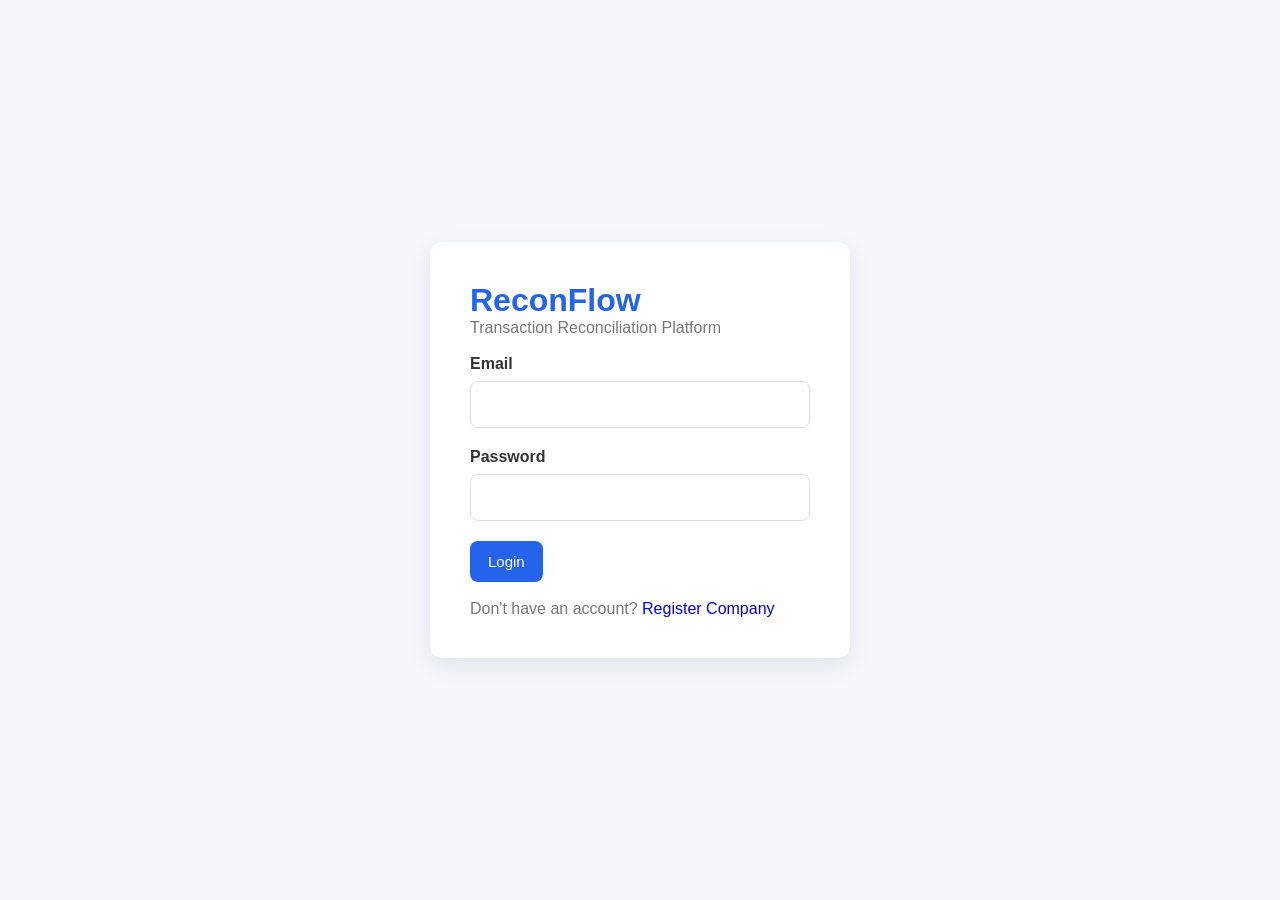
==== frontend/index.html @ edb414c3 "Add files via upload" ====
<!DOCTYPE html>

<html>

<head>

<meta charset="UTF-8">

<title>ReconFlow Login</title>

<link rel="stylesheet" href="css/style.css">

</head>

<body>

<div class="login-wrapper">

<div class="login-card card">

<div class="logo">

ReconFlow

</div>

<p>

Transaction Reconciliation Platform

</p>

<br>

<div class="form-group">

<label>Email</label>

<input
type="email"
id="email">

</div>

<div class="form-group">

<label>Password</label>

<input
type="password"
id="password">

</div>

<button
class="btn btn-primary"
onclick="login()">

Login

</button>

<br><br>

<p>

Don't have an account?

<a href="register.html">

Register Company

</a>

</p>

</div>

</div>

<script src="js/api.js"></script>

<script src="js/login.js"></script>

</body>

</html>
---- frontend/css/style.css ----
/* ===========================
   ReconFlow Global Styles
=========================== */

*{
    margin:0;
    padding:0;
    box-sizing:border-box;
    font-family:"Segoe UI",sans-serif;
}

body{
    background:#f4f7fb;
    color:#333;
}

a{
    text-decoration:none;
}

.container{
    width:100%;
    max-width:1200px;
    margin:auto;
}

.btn{
    border:none;
    outline:none;
    cursor:pointer;
    border-radius:8px;
    padding:12px 18px;
    font-size:15px;
    transition:.3s;
}

.btn-primary{

    background:#2563eb;

    color:white;

}

.btn-primary:hover{

    background:#1d4ed8;

}

.card{

    background:white;

    border-radius:12px;

    box-shadow:0 8px 25px rgba(0,0,0,.08);

}

input{

    width:100%;

    padding:14px;

    border:1px solid #ddd;

    border-radius:8px;

    font-size:15px;

}

label{

    display:block;

    margin-bottom:8px;

    font-weight:600;

}

.form-group{

    margin-bottom:20px;

}

.logo{

    font-size:32px;

    color:#2563eb;

    font-weight:bold;

}

.login-wrapper{

    display:flex;

    justify-content:center;

    align-items:center;

    height:100vh;

}

.login-card{

    width:420px;

    padding:40px;

}

.login-card p{

    color:#777;

}
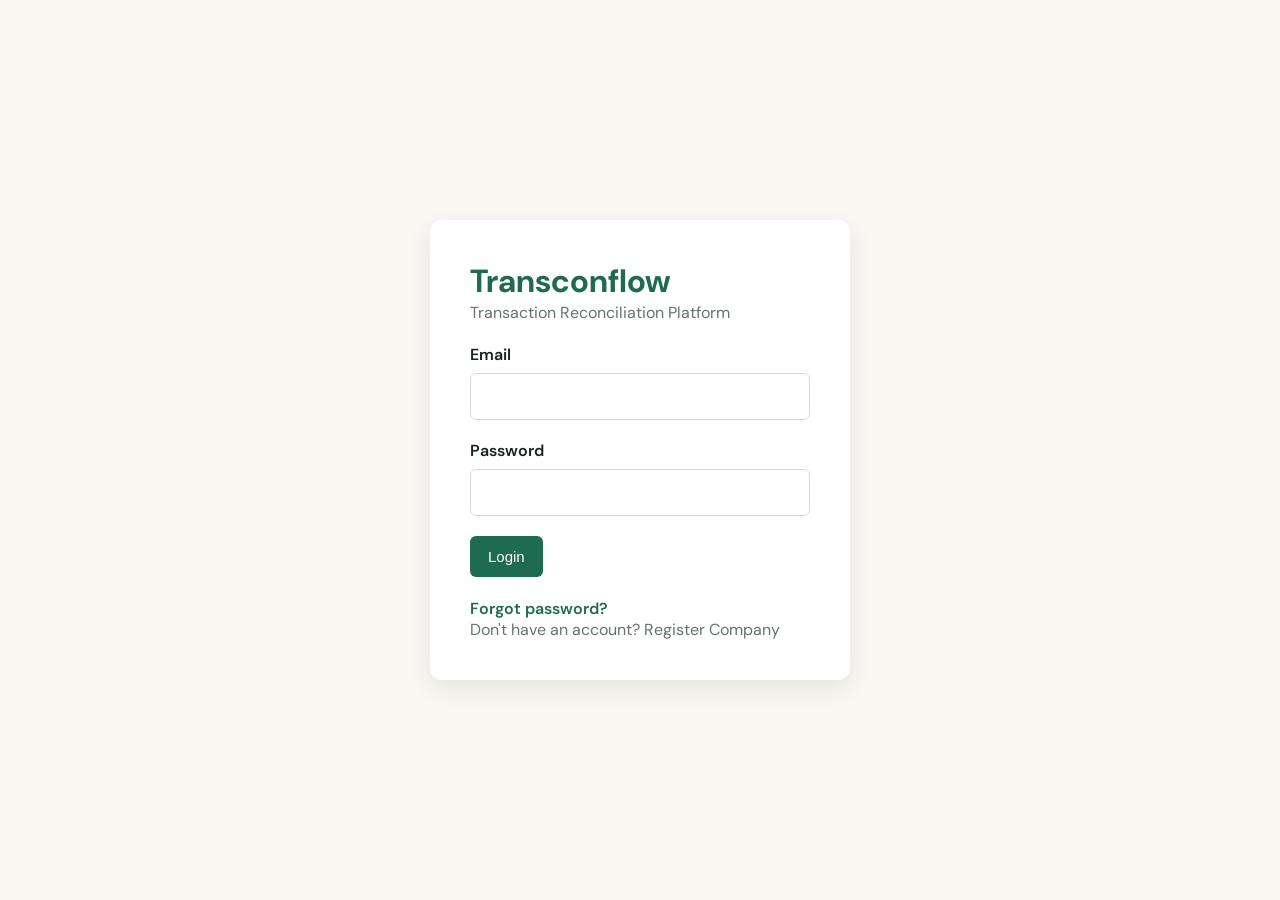
==== commit 60029208: "Add files via upload" ====
--- a/frontend/index.html
+++ b/frontend/index.html
@@ -6,7 +6,7 @@
 
 <meta charset="UTF-8">
 
-<title>ReconFlow Login</title>
+<title>Transconflow Login</title>
 
 <link rel="stylesheet" href="css/style.css">
 
@@ -20,7 +20,7 @@
 
 <div class="logo">
 
-ReconFlow
+Transconflow
 
 </div>
 
@@ -62,9 +62,17 @@
 
 <br><br>
 
-<p>
-
-Don't have an account?
+<p>
+
+<a class="auth-link" href="forgot-password.html">
+    Forgot password?
+</a>
+
+</p>
+
+<p>
+
+Don't have an account?
 
 <a href="register.html">
 
@@ -84,4 +92,4 @@
 
 </body>
 
-</html>+</html>
--- a/frontend/css/style.css
+++ b/frontend/css/style.css
@@ -1,125 +1,8 @@
-/* ===========================
-   ReconFlow Global Styles
-=========================== */
-
-*{
-    margin:0;
-    padding:0;
-    box-sizing:border-box;
-    font-family:"Segoe UI",sans-serif;
-}
-
-body{
-    background:#f4f7fb;
-    color:#333;
-}
-
-a{
-    text-decoration:none;
-}
-
-.container{
-    width:100%;
-    max-width:1200px;
-    margin:auto;
-}
-
-.btn{
-    border:none;
-    outline:none;
-    cursor:pointer;
-    border-radius:8px;
-    padding:12px 18px;
-    font-size:15px;
-    transition:.3s;
-}
-
-.btn-primary{
-
-    background:#2563eb;
-
-    color:white;
-
-}
-
-.btn-primary:hover{
-
-    background:#1d4ed8;
-
-}
-
-.card{
-
-    background:white;
-
-    border-radius:12px;
-
-    box-shadow:0 8px 25px rgba(0,0,0,.08);
-
-}
-
-input{
-
-    width:100%;
-
-    padding:14px;
-
-    border:1px solid #ddd;
-
-    border-radius:8px;
-
-    font-size:15px;
-
-}
-
-label{
-
-    display:block;
-
-    margin-bottom:8px;
-
-    font-weight:600;
-
-}
-
-.form-group{
-
-    margin-bottom:20px;
-
-}
-
-.logo{
-
-    font-size:32px;
-
-    color:#2563eb;
-
-    font-weight:bold;
-
-}
-
-.login-wrapper{
-
-    display:flex;
-
-    justify-content:center;
-
-    align-items:center;
-
-    height:100vh;
-
-}
-
-.login-card{
-
-    width:420px;
-
-    padding:40px;
-
-}
-
-.login-card p{
-
-    color:#777;
-
-}+@import url('https://fonts.googleapis.com/css2?family=DM+Mono:wght@400;500&family=DM+Sans:wght@400;500;600;700&family=Newsreader:opsz,wght@6..72,500;6..72,600&display=swap');
+*{box-sizing:border-box;margin:0;padding:0}body{background:#f8f7f2;color:#14251f;font-family:'DM Sans','Segoe UI',sans-serif}a{color:inherit;text-decoration:none}.container{width:min(1180px,calc(100% - 48px));margin:auto}.btn{border:0;border-radius:6px;cursor:pointer;padding:12px 18px;font-size:15px}.btn-primary{background:#1e6b51;color:#fff}.card{background:#fff;border-radius:12px;box-shadow:0 8px 25px #00000014}input{width:100%;border:1px solid #d6d9d1;border-radius:6px;font-size:15px;padding:14px}label{display:block;font-weight:600;margin-bottom:8px}.form-group{margin-bottom:20px}.logo{color:#1e6b51;font-size:32px;font-weight:700}.login-wrapper{align-items:center;display:flex;height:100vh;justify-content:center}.login-card{padding:40px;width:420px}.login-card p{color:#66736d}.login-card h1{color:#14251f;font-size:24px;margin:24px 0 8px}.auth-link,.auth-footer a{color:#1e6b51;font-weight:600}.auth-footer{margin-top:20px}.form-message{color:#33423b;font-size:14px;margin-top:16px;min-height:20px}
+.landing-page{background:#f8f7f2;overflow:hidden}.landing-nav{background:#f8f7f2f0;border-bottom:1px solid #dfe2d9;position:fixed;inset:0 0 auto;z-index:10}.nav-container{align-items:center;display:flex;height:76px;justify-content:space-between;margin:auto;max-width:1280px;padding:0 32px}.brand{align-items:center;display:inline-flex;font-size:17px;font-weight:700;gap:9px;letter-spacing:-.4px}.brand-mark{align-items:center;background:#1e6b51;border-radius:5px;color:#f7f4e8;display:inline-flex;font-family:Newsreader,serif;font-size:18px;font-weight:600;height:25px;justify-content:center;width:25px}.nav-links{display:flex;gap:30px;margin-left:90px}.nav-links a,.text-link{color:#506159;font-size:14px;font-weight:500}.nav-links a:hover,.text-link:hover{color:#1e6b51}.nav-actions{align-items:center;display:flex;gap:22px}.nav-cta{background:#1e6b51;border-radius:5px;color:#fff;font-size:13px;font-weight:600;padding:11px 14px}.nav-cta i{margin-left:4px}
+.hero{display:grid;grid-template-columns:minmax(0,.95fr) minmax(500px,1.05fr);gap:72px;margin:auto;max-width:1280px;min-height:710px;padding:175px 32px 95px;position:relative}.hero:before{background:#e5e9dd;border-radius:50%;content:'';height:500px;position:absolute;right:-260px;top:130px;width:500px;z-index:0}.hero-copy{align-self:center;max-width:565px;position:relative;z-index:1}.eyebrow,.section-kicker{color:#267356;font-family:'DM Mono',monospace;font-size:11px;font-weight:500;letter-spacing:.09em;text-transform:uppercase}.eyebrow{align-items:center;display:flex;gap:9px;margin-bottom:21px}.eyebrow span{background:#de9e3e;border-radius:50%;height:7px;width:7px}.hero h1{font-size:clamp(49px,5.1vw,73px);font-weight:600;letter-spacing:-.065em;line-height:.98}.hero h1 em{color:#277358;font-family:Newsreader,serif;font-weight:500}.hero-intro{color:#5a6962;font-size:18px;line-height:1.6;margin:28px 0 33px;max-width:510px}.hero-actions{display:flex;flex-wrap:wrap;gap:13px}.hero-btn{align-items:center;border-radius:5px;display:inline-flex;font-size:14px;font-weight:600;gap:10px;padding:14px 18px;transition:transform .2s}.hero-btn:hover{transform:translateY(-2px)}.hero-btn-primary{background:#1d6b50;box-shadow:4px 4px 0 #bdcfb8;color:#fff}.hero-btn-secondary{border:1px solid #cfd5ca;color:#24372f}.hero-note{color:#6e7c73;font-size:12px;margin-top:25px}.hero-note i{color:#277358;margin-right:5px}
+.recon-preview{align-self:center;background:#fffefa;border:1px solid #cfd7ca;box-shadow:14px 15px 0 #d7dfd1,0 24px 55px #24392f21;font-size:12px;min-width:0;position:relative;transform:rotate(1.2deg);z-index:1}.preview-topbar{align-items:center;background:#183c31;color:#eaf0e9;display:flex;gap:9px;height:48px;padding:0 18px}.mini-logo{align-items:center;background:#e1a43d;border-radius:3px;color:#173d31;display:inline-flex;font-family:Newsreader,serif;font-size:15px;font-weight:700;height:19px;justify-content:center;width:19px}.preview-status{background:#2b674e;border-radius:20px;font-size:10px;margin-left:auto;padding:5px 8px}.preview-body{padding:28px}.preview-title{align-items:center;display:flex;justify-content:space-between}.preview-title p,.preview-summary span,.preview-table small{color:#7b867e;display:block;font-size:10px}.preview-title strong{font-size:19px;letter-spacing:-.04em}.preview-title button{background:#f5f6ef;border:1px solid #d9ded4;border-radius:3px;color:#506159;font-size:10px;padding:7px 9px}.preview-summary{border-bottom:1px solid #e5e8df;display:grid;gap:15px;grid-template-columns:repeat(3,1fr);margin:24px 0 17px;padding-bottom:20px}.preview-summary strong{display:block;font-family:'DM Mono',monospace;font-size:15px;margin-top:5px}.positive{color:#207456}.attention{color:#ae6c16}.preview-table>div{align-items:center;border-bottom:1px solid #edf0e9;display:grid;grid-template-columns:1.45fr 1fr .85fr;padding:10px 5px}.preview-table b{font-size:11px;font-weight:600}.table-head{color:#829087;font-size:9px;letter-spacing:.06em;text-transform:uppercase}.match,.review{border-radius:20px;font-size:9px;justify-self:start;padding:4px 7px}.match{background:#e5f2e9;color:#227252}.review{background:#fff0d5;color:#9b5e10}.paper-edge{border-bottom:5px solid #d8962f;bottom:0;left:0;position:absolute;right:0}
+.proof-bar{border-bottom:1px solid #dfe2d9;border-top:1px solid #dfe2d9;display:grid;grid-template-columns:repeat(3,1fr);margin:auto;max-width:1280px}.proof-bar>div{align-items:flex-start;border-right:1px solid #dfe2d9;display:flex;gap:13px;padding:24px 30px}.proof-bar>div:last-child{border:0}.proof-bar i{color:#277358;font-size:19px}.proof-bar span{color:#68776f;font-size:12px;line-height:1.5}.proof-bar b{color:#284138;display:block;font-size:12px}.workflow-section{margin:auto;max-width:1180px;padding:130px 24px}.workflow-heading{align-items:flex-end;display:flex;justify-content:space-between;margin:18px 0 65px}.workflow-heading h2,.capability-lead h2,.security-section h2,.cta-section h2{font-size:clamp(34px,4vw,54px);letter-spacing:-.055em;line-height:1.03}.workflow-heading p{color:#64736c;font-size:15px;line-height:1.65;max-width:355px}.workflow-grid{border-top:1px solid #cfd6ca;display:grid;grid-template-columns:repeat(4,1fr)}.workflow-grid article{border-right:1px solid #dce1d8;min-height:260px;padding:23px 25px 15px 0}.workflow-grid article:not(:first-child){padding-left:25px}.workflow-grid article:last-child{border:0}.workflow-grid span{color:#7b8d81;font-family:'DM Mono';font-size:11px}.workflow-grid i{color:#277358;display:block;font-size:25px;margin:42px 0 18px}.workflow-grid h3{font-size:16px;margin-bottom:8px}.workflow-grid p{color:#6a7971;font-size:13px;line-height:1.55;max-width:210px}
+.capabilities-section{background:#e7ecdf;display:grid;gap:10%;grid-template-columns:.9fr 1.1fr;padding:115px max(24px,calc((100% - 1180px)/2))}.capability-lead h2{margin:16px 0 32px}.text-link.dark{color:#1e6b51;font-size:13px}.capability-list{border-top:1px solid #bfcbbd}.capability-list article{border-bottom:1px solid #cbd5c9;display:flex;gap:20px;padding:23px 0}.capability-list i{color:#1f6b51;font-size:21px}.capability-list h3{font-size:16px;margin-bottom:5px}.capability-list p{color:#64736b;font-size:13px;line-height:1.5}.pricing-section{background:#f8f7f2;padding:112px max(24px,calc((100% - 1180px)/2));text-align:center}.pricing-section h2{font-size:clamp(34px,4vw,52px);letter-spacing:-.055em;margin:15px 0 42px}.pricing-card{align-items:center;background:#fffefa;border:1px solid #cfd7ca;box-shadow:8px 8px 0 #d7dfd1;display:grid;gap:35px;grid-template-columns:1fr 1.1fr auto;margin:auto;max-width:930px;padding:34px;text-align:left}.pricing-label{color:#277358;font-family:'DM Mono',monospace;font-size:12px;font-weight:600;text-transform:uppercase}.pricing-price{font-size:38px;font-weight:700;letter-spacing:-.05em;margin:8px 0}.pricing-price span,.pricing-note{color:#68776f;font-size:13px;font-weight:400;letter-spacing:0}.pricing-note{line-height:1.5}.pricing-card ul{display:grid;gap:11px;list-style:none}.pricing-card li{color:#44564d;font-size:13px}.pricing-card li i{color:#277358;margin-right:7px}.security-section{align-items:center;background:#183c31;color:#f8f7f2;display:grid;gap:18%;grid-template-columns:1.1fr .9fr;padding:100px max(24px,calc((100% - 1180px)/2))}.security-section .section-kicker{color:#dfac53}.security-section h2{margin-top:17px}.security-section>p{color:#b9c9bf;font-size:16px;line-height:1.7}.cta-section{background:#f2c86d;padding:105px 24px;text-align:center}.cta-section .section-kicker{color:#7d5517}.cta-section h2{color:#1e3028;margin:15px 0 32px}.cta-section .hero-btn-primary{background:#1c4234;box-shadow:4px 4px 0 #dbab4c}.landing-footer{background:#183c31;color:#d4e0d5;padding:25px 24px}.landing-footer .container{align-items:center;display:flex;justify-content:space-between}.landing-footer .brand{color:#f7f5eb}.landing-footer .brand-mark{background:#e0a644;color:#183c31}.landing-footer p,.landing-footer>.container>a:last-child{color:#aec0b4;font-size:12px}
+@media(max-width:850px){.nav-links{display:none}.hero{grid-template-columns:1fr;gap:55px;padding-top:130px}.recon-preview{max-width:610px;width:calc(100% - 12px)}.workflow-heading,.security-section,.pricing-card{align-items:start;grid-template-columns:1fr}.workflow-heading{display:block}.workflow-heading p{margin-top:22px}.workflow-grid{grid-template-columns:repeat(2,1fr)}.workflow-grid article:nth-child(2){border:0}.capabilities-section{gap:55px;grid-template-columns:1fr}.proof-bar{grid-template-columns:1fr}.proof-bar>div{border-bottom:1px solid #dfe2d9;border-right:0}.proof-bar>div:last-child{border-bottom:0}}@media(max-width:560px){.nav-container{height:66px;padding:0 18px}.nav-actions .text-link{display:none}.nav-cta{padding:9px 10px}.hero{min-height:auto;padding:115px 22px 75px}.hero h1{font-size:47px}.hero-intro{font-size:16px}.preview-body{padding:18px}.preview-summary{gap:7px}.preview-table>div{grid-template-columns:1.3fr 1fr .8fr}.workflow-section,.pricing-section{padding:85px 22px}.workflow-grid{grid-template-columns:1fr}.workflow-grid article,.workflow-grid article:not(:first-child){border-bottom:1px solid #dce1d8;border-right:0;min-height:auto;padding:20px 0}.workflow-grid i{margin:22px 0 12px}.capabilities-section,.security-section{padding:75px 22px}.pricing-card{padding:26px}.landing-footer .container{gap:16px}.landing-footer p{display:none}}
